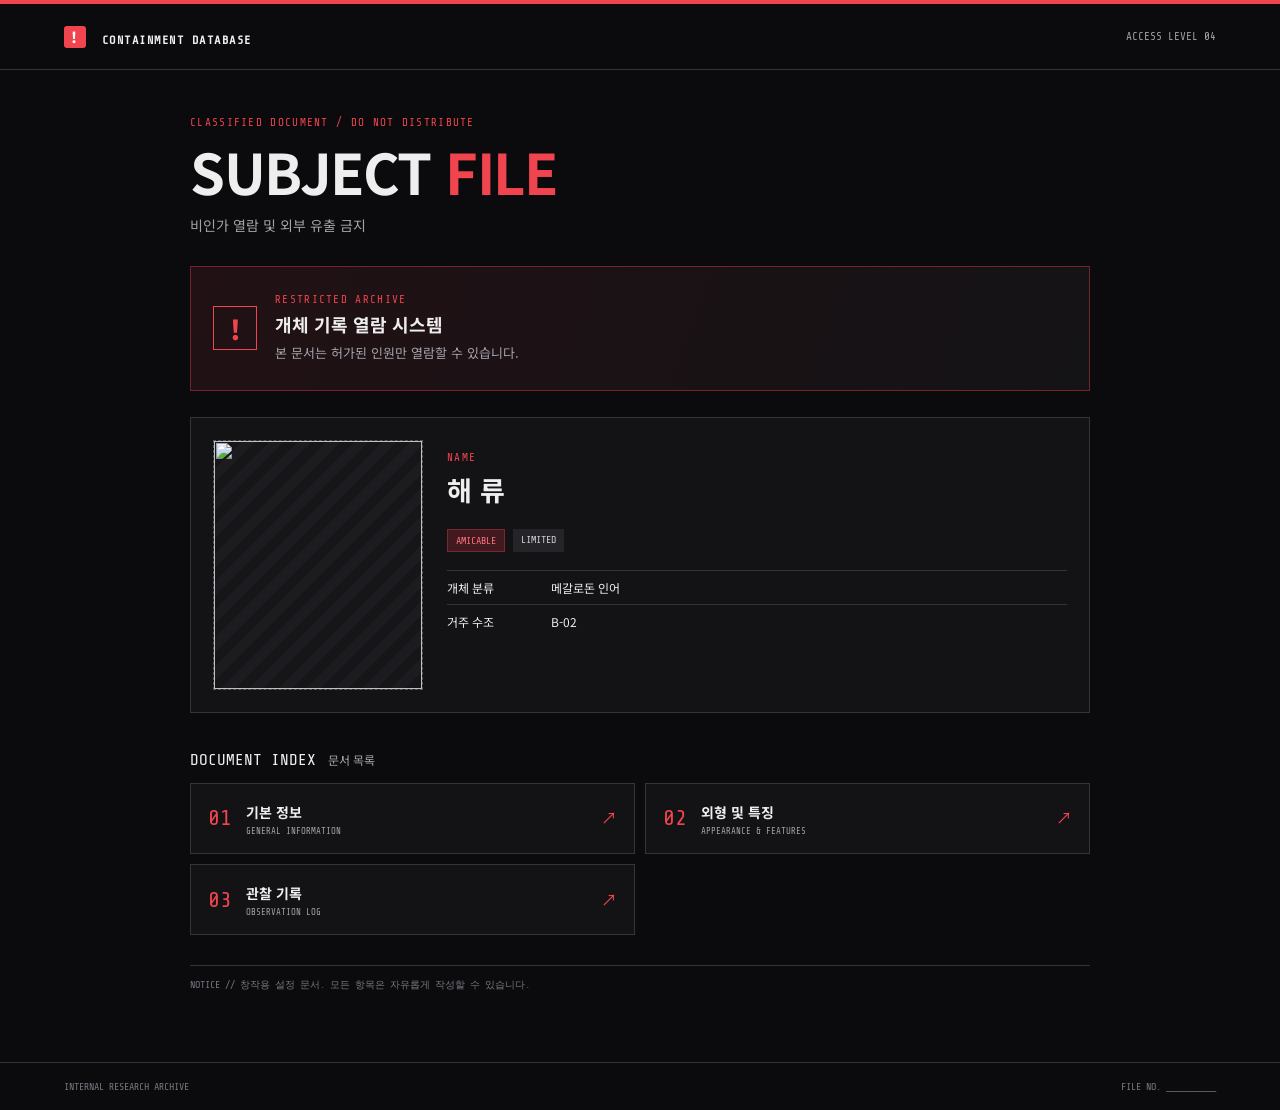
==== index.html @ 75d5b013 "Add files via upload" ====
<!DOCTYPE html>
<html lang="ko">
<head>
<meta charset="UTF-8"><meta name="viewport" content="width=device-width, initial-scale=1.0">
<title>SUBJECT FILE | 격리 기록실</title><link rel="stylesheet" href="style.css">
</head>
<body>
<div class="topline"></div>
<header class="site-header">
  <a class="brand" href="index.html"><span class="brand-mark">!</span> CONTAINMENT DATABASE</a>
  <span class="access">ACCESS LEVEL 04</span>
</header>
<main class="page">
  <p class="eyebrow">CLASSIFIED DOCUMENT / DO NOT DISTRIBUTE</p>
  <h1>SUBJECT <span>FILE</span></h1>
  <p class="subtitle">비인가 열람 및 외부 유출 금지</p>
  <section class="warning-panel">
    <div class="warning-symbol">!</div>
    <div><p class="eyebrow">RESTRICTED ARCHIVE</p><h2>개체 기록 열람 시스템</h2><p class="muted">본 문서는 허가된 인원만 열람할 수 있습니다.</p></div>
  </section>
  <section class="subject-card">
<div class="subject-image">
  <img src="images/s.png">
</div>
    <div class="subject-details">
      <p class="eyebrow">NAME</p><h2>해 류</h2>
      <div class="tags"><span class="tag danger">AMICABLE</span><span class="tag">LIMITED</span></div>
      <dl class="quick-facts">
        <div><dt>개체 분류</dt><dd>메갈로돈 인어</dd></div>
        <div><dt>거주 수조</dt><dd>B-02</dd></div>
      </dl>
    </div>
  </section>
  <h2 class="section-heading">DOCUMENT INDEX <span>문서 목록</span></h2>
  <nav class="document-grid">
    <a class="document-link" href="info.html"><span class="doc-number">01</span><span><b>기본 정보</b><small>GENERAL INFORMATION</small></span><span class="arrow">↗</span></a>
    <a class="document-link" href="physical.html"><span class="doc-number">02</span><span><b>외형 및 특징</b><small>APPEARANCE & FEATURES</small></span><span class="arrow">↗</span></a>
    <a class="document-link" href="log.html"><span class="doc-number">03</span><span><b>관찰 기록</b><small>OBSERVATION LOG</small></span><span class="arrow">↗</span></a>
  </nav>
  <p class="bottom-warning">NOTICE // 창작용 설정 문서. 모든 항목은 자유롭게 작성할 수 있습니다.</p>
</main>
<footer class="site-footer"><span>INTERNAL RESEARCH ARCHIVE</span><span>FILE NO. __________</span></footer>
</body></html>
---- style.css ----
@import url('https://fonts.googleapis.com/css2?family=Noto+Sans+KR:wght@400;500;700;900&family=Share+Tech+Mono&display=swap');
:root{--bg:#0b0b0d;--panel:#131316;--red:#f0444f;--red-dark:#75232a;--text:#eeeeef;--muted:#a2a2aa;--line:#343439}
*{box-sizing:border-box}
body{margin:0;background:var(--bg);color:var(--text);font-family:'Noto Sans KR',sans-serif;line-height:1.6}
a{color:inherit;text-decoration:none}
.topline{height:4px;background:var(--red)}
.site-header{min-height:66px;padding:18px max(5vw,20px);display:flex;align-items:center;justify-content:space-between;gap:16px;border-bottom:1px solid var(--line)}
.brand{font:700 12px 'Share Tech Mono',monospace;letter-spacing:1.5px}
.brand-mark{display:inline-grid;place-items:center;width:22px;height:22px;margin-right:8px;color:white;background:var(--red);border-radius:3px;font:900 15px 'Noto Sans KR',sans-serif}
.access,.back-link{font:11px 'Share Tech Mono',monospace;color:var(--muted)}
.page{width:min(900px,90%);margin:46px auto 70px;position:relative}
.eyebrow{color:var(--red);font:11px 'Share Tech Mono',monospace;letter-spacing:1.3px}
h1{margin:8px 0 0;font-size:clamp(32px,6vw,56px);line-height:1.1;letter-spacing:-1.5px}
h1 span{color:var(--red)}
.subtitle{margin:12px 0 30px;color:var(--muted);font-size:14px}
.warning-panel{display:flex;gap:18px;align-items:center;padding:22px;margin:26px 0;border:1px solid var(--red-dark);background:linear-gradient(110deg,#211114,#141316)}
.warning-symbol{flex:0 0 44px;height:44px;display:grid;place-items:center;border:1px solid var(--red);color:var(--red);font-size:27px;font-weight:900}
.warning-panel h2{margin:0;font-size:18px}.warning-panel p{margin:4px 0}.muted{color:var(--muted);font-size:13px}
.subject-card{display:grid;grid-template-columns:210px 1fr;gap:24px;padding:22px;background:var(--panel);border:1px solid var(--line)}
.subject-image{min-height:250px;background:repeating-linear-gradient(135deg,#1b1b20,#1b1b20 10px,#161619 10px,#161619 20px);border:1px dashed #55555d;display:flex;flex-direction:column;justify-content:center;align-items:center;color:#777780;font:11px 'Share Tech Mono',monospace;gap:8px}
.subject-image small{font-size:9px}.subject-details h2{font-size:27px;margin:4px 0}.subject-details .eyebrow{margin-bottom:0}
.tags{display:flex;flex-wrap:wrap;gap:8px;margin:18px 0}.tag{padding:5px 8px;background:#252529;color:#d2d2d5;font:10px 'Share Tech Mono',monospace}.tag.danger{background:#42191e;color:#ff737b;border:1px solid #79272f}
.quick-facts{margin:0}.quick-facts div{display:flex;gap:14px;border-top:1px solid var(--line);padding:7px 0;font-size:12px}.quick-facts dt{width:90px;flex-shrink:0}.quick-facts dd{margin:0}
.section-heading{display:flex;align-items:baseline;gap:12px;margin:38px 0 14px;font:16px 'Share Tech Mono',monospace}.section-heading span{color:var(--muted);font:12px 'Noto Sans KR',sans-serif}
.document-grid{display:grid;grid-template-columns:repeat(2,minmax(0,1fr));gap:10px}.document-link{display:flex;align-items:center;gap:14px;padding:17px;background:var(--panel);border:1px solid var(--line);transition:border-color .2s,background .2s}.document-link:hover{border-color:var(--red);background:#1d1417}
.doc-number{color:var(--red);font:22px 'Share Tech Mono',monospace}.document-link b,.document-link small{display:block}.document-link b{font-size:14px}.document-link small{color:var(--muted);font:9px 'Share Tech Mono',monospace;margin-top:3px}.arrow{margin-left:auto;color:var(--red)}
.bottom-warning{margin-top:30px;padding-top:12px;border-top:1px solid var(--line);color:#777780;font:10px 'Share Tech Mono',monospace}
.data-panel{margin:22px 0;border:1px solid var(--line);background:var(--panel)}.data-panel>h2{margin:0;padding:13px 18px;border-bottom:1px solid var(--line);color:var(--red);font:12px 'Share Tech Mono',monospace;letter-spacing:1px}
.data-list{margin:0;padding:6px 18px 12px}.data-list div{display:grid;grid-template-columns:minmax(150px,32%) 1fr;gap:16px;padding:12px 0;border-bottom:1px solid #28282d;font-size:13px;min-height:45px}.data-list div:last-child{border-bottom:0}.data-list dt{font-size:12px}.data-list dd{margin:0;min-height:20px}
.file-stamp{position:absolute;right:0;top:42px;border:2px solid var(--red-dark);color:var(--red);padding:4px 10px;transform:rotate(7deg);font:12px 'Share Tech Mono',monospace;opacity:.8}
.blank-writing-area{min-height:105px;padding:18px}.blank-writing-area.large{min-height:180px}
.portrait-placeholder{min-height:360px;margin:18px;border:1px dashed #55555d;background:repeating-linear-gradient(135deg,#1b1b20,#1b1b20 12px,#161619 12px,#161619 24px);display:flex;flex-direction:column;align-items:center;justify-content:center;gap:8px;color:#888891;font:12px 'Share Tech Mono',monospace;text-align:center}.portrait-placeholder small{font:12px 'Noto Sans KR',sans-serif;color:var(--muted)}
.log-entry{display:grid;grid-template-columns:180px 1fr;border-bottom:1px solid var(--line)}.log-entry:last-child{border-bottom:0}.log-date{padding:18px;color:var(--red);font:11px 'Share Tech Mono',monospace;border-right:1px solid var(--line)}.log-entry h3{margin:15px 18px 0;font-size:14px}
.page-nav{display:flex;justify-content:space-between;flex-wrap:wrap;gap:12px;margin-top:30px}.page-nav a{color:var(--red);font-size:12px}
.site-footer{display:flex;justify-content:space-between;gap:12px;padding:18px 5vw;border-top:1px solid var(--line);color:#777780;font:10px 'Share Tech Mono',monospace}
@media(max-width:600px){.site-header{padding:15px 5%}.brand{font-size:10px;letter-spacing:.5px}.access{font-size:9px}.page{margin-top:32px}.subject-card{grid-template-columns:1fr;padding:15px}.subject-image{min-height:180px}.document-grid{grid-template-columns:1fr}.warning-panel{padding:15px;gap:12px}.file-stamp{position:static;display:inline-block;transform:rotate(4deg);margin:8px 0}.data-list div{grid-template-columns:1fr;gap:4px}.log-entry{grid-template-columns:1fr}.log-date{border-right:0;border-bottom:1px solid var(--line);padding-bottom:8px}.site-footer{font-size:8px}.portrait-placeholder{min-height:260px}}
.subject-image img {
  display: block;
  width: 100%;
  height: 100%;
  object-fit: contain;
}
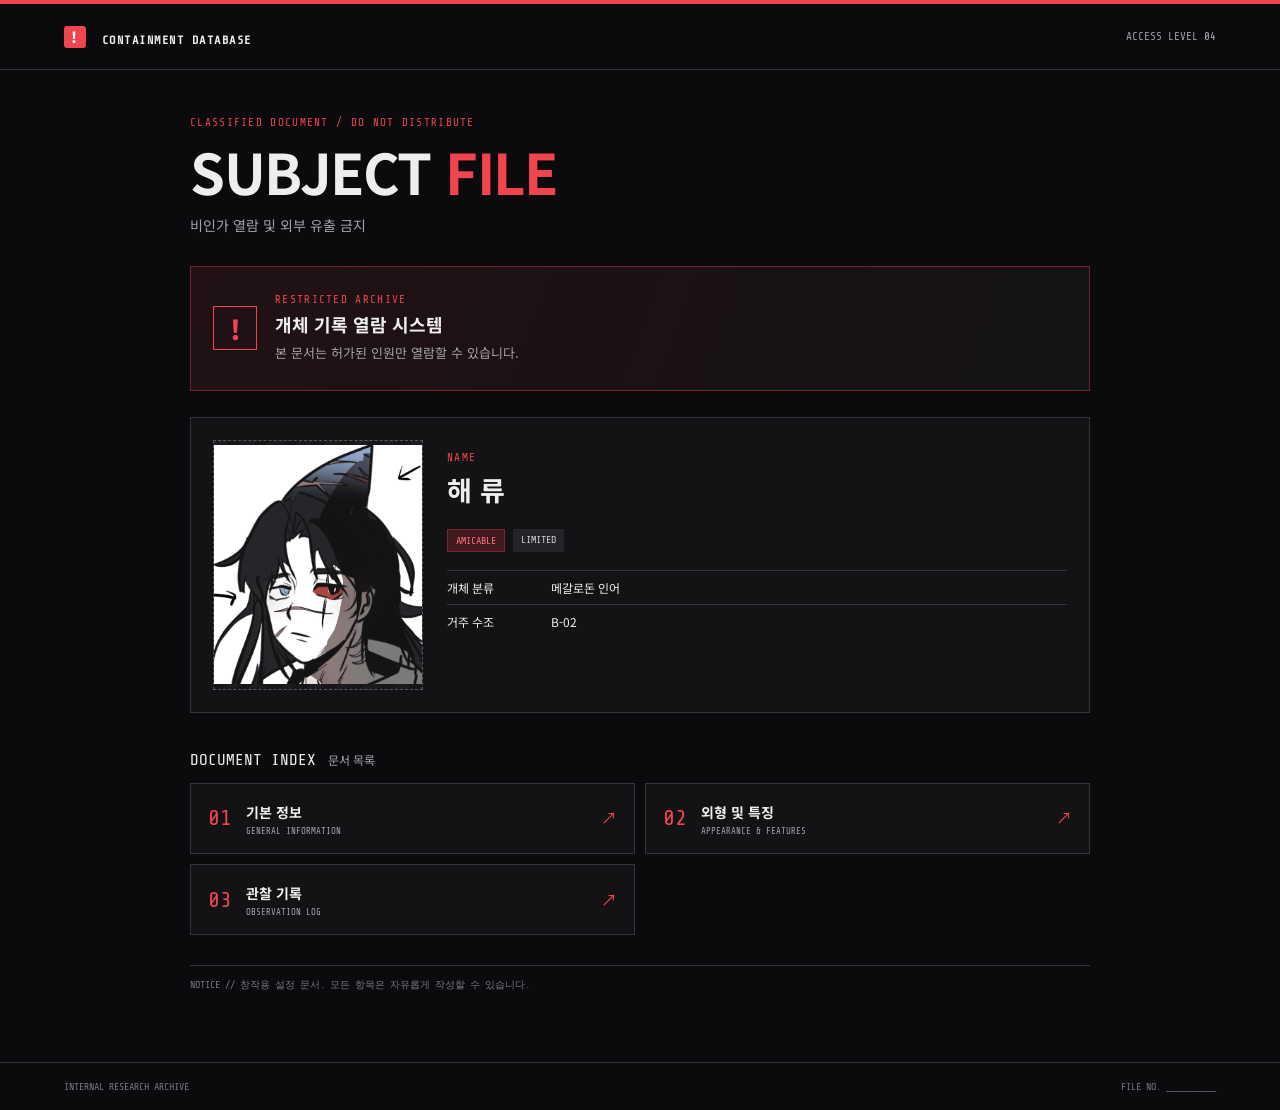
==== commit dd528508: "Update index.html" ====
--- a/index.html
+++ b/index.html
@@ -20,7 +20,7 @@
   </section>
   <section class="subject-card">
 <div class="subject-image">
-  <img src="images/s.png">
+  <img src="s.png">
 </div>
     <div class="subject-details">
       <p class="eyebrow">NAME</p><h2>해 류</h2>
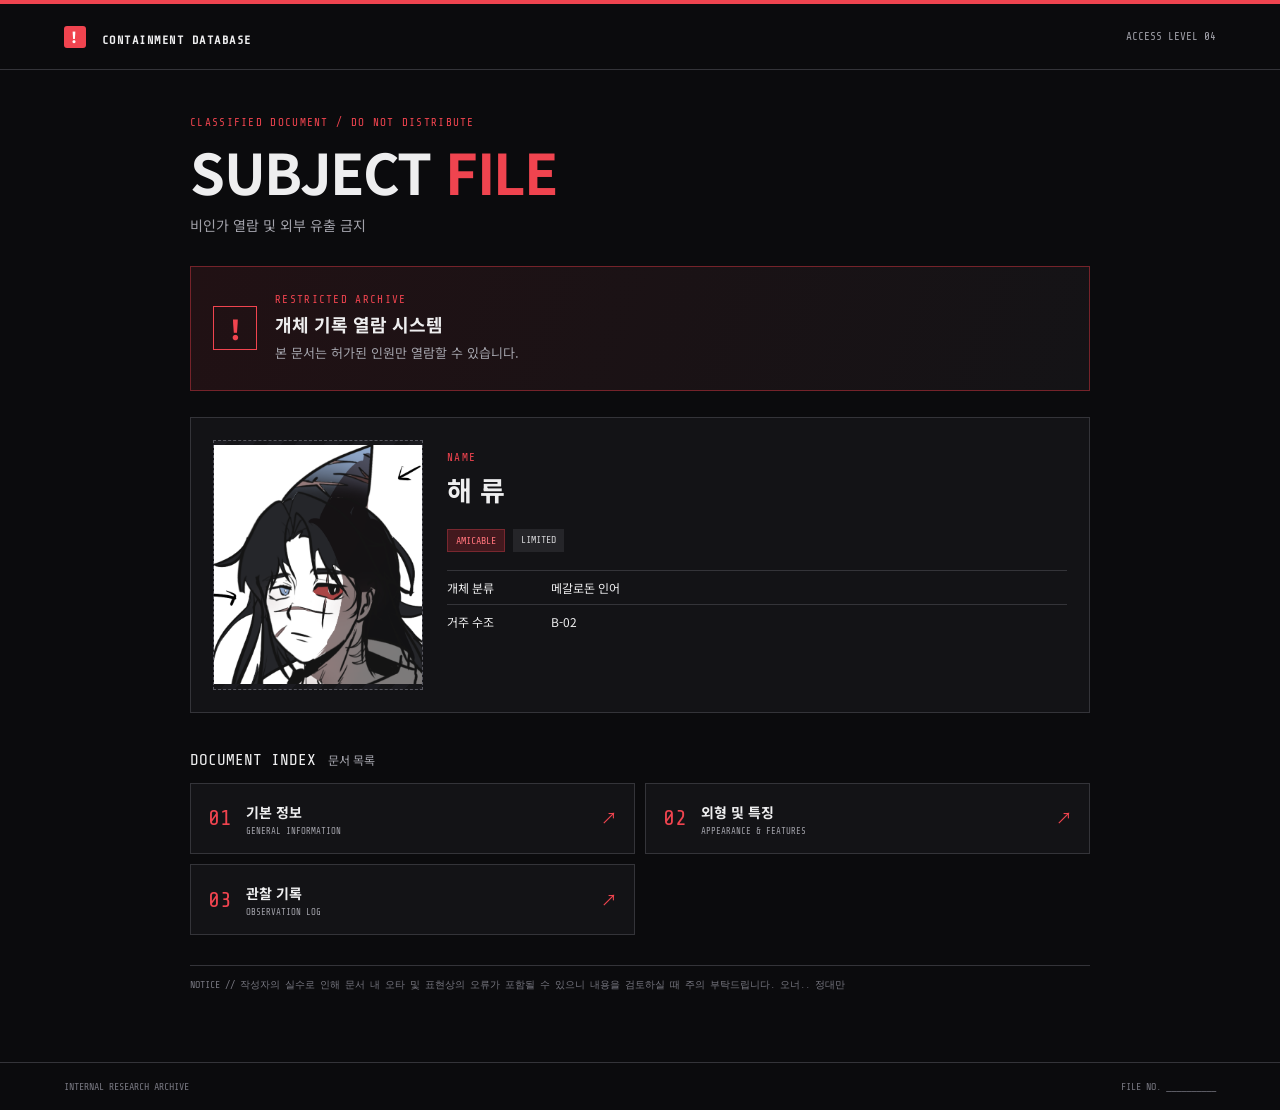
==== commit f4463b30: "Update index.html" ====
--- a/index.html
+++ b/index.html
@@ -37,7 +37,7 @@
     <a class="document-link" href="physical.html"><span class="doc-number">02</span><span><b>외형 및 특징</b><small>APPEARANCE & FEATURES</small></span><span class="arrow">↗</span></a>
     <a class="document-link" href="log.html"><span class="doc-number">03</span><span><b>관찰 기록</b><small>OBSERVATION LOG</small></span><span class="arrow">↗</span></a>
   </nav>
-  <p class="bottom-warning">NOTICE // 창작용 설정 문서. 모든 항목은 자유롭게 작성할 수 있습니다.</p>
+  <p class="bottom-warning">NOTICE // 작성자의 실수로 인해 문서 내 오타 및 표현상의 오류가 포함될 수 있으니 내용을 검토하실 때 주의 부탁드립니다. 오너.. 정대만</p>
 </main>
 <footer class="site-footer"><span>INTERNAL RESEARCH ARCHIVE</span><span>FILE NO. __________</span></footer>
 </body></html>
--- a/style.css
+++ b/style.css
@@ -40,3 +40,29 @@
   height: 100%;
   object-fit: contain;
 }
+.character-image {
+    display: block;
+    width: 100%;
+    max-width: none;
+    height: auto;
+    margin: 0;
+}
+.portrait-placeholder {
+  min-height: 0;
+  padding: 12px;
+  overflow: hidden;
+}
+
+.portrait-placeholder img {
+  display: block;
+  width: 100%;
+  max-height: 450px;
+  object-fit: contain;
+  margin: 0 auto;
+}
+
+@media (max-width: 600px) {
+  .portrait-placeholder img {
+    max-height: 320px;
+  }
+}
